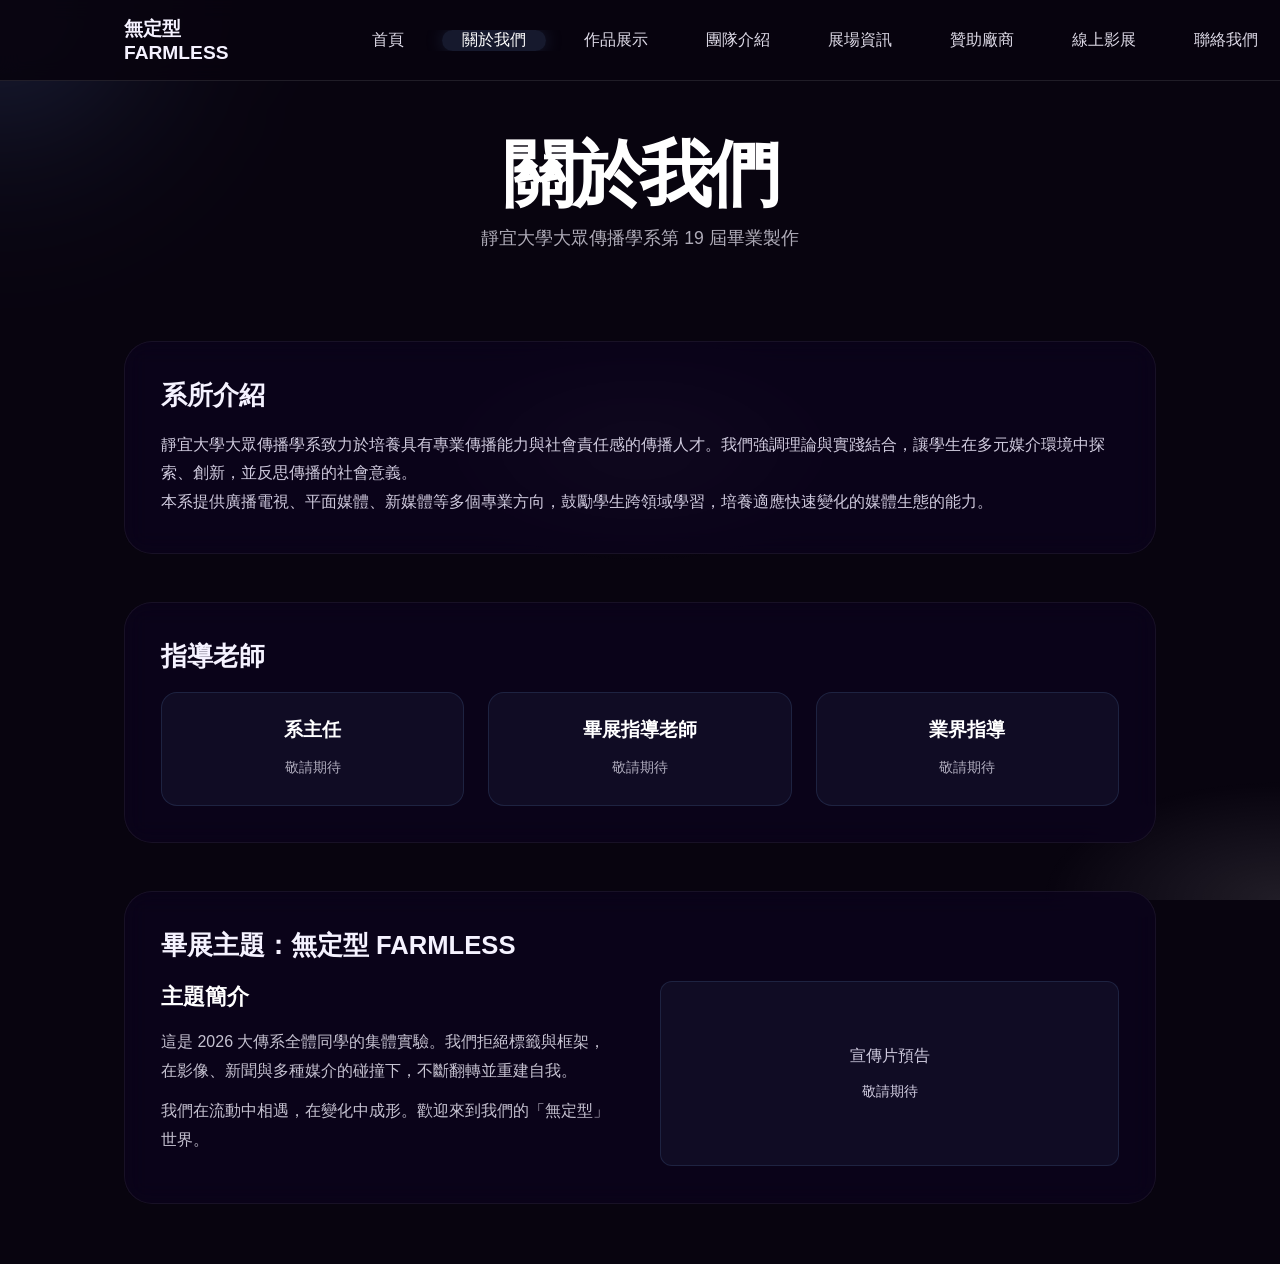
==== about.html @ b627bf0e "Add files via upload" ====
<!DOCTYPE html>
<html lang="zh-Hant">
<head>
  <meta charset="UTF-8" />
  <meta name="viewport" content="width=device-width, initial-scale=1.0" />
  <title>關於我們 - 無定型 FARMLESS</title>
  <link rel="stylesheet" href="style.css" />
</head>
<body>
  <div class="page-bg"></div>
  <div class="cursor-glow"></div>
  <nav class="navbar">
    <div class="container">
      <h1 class="nav-title">無定型 FARMLESS</h1>
      <ul class="nav-links">
        <li><a href="index.html">首頁</a></li>
        <li><a href="about.html">關於我們</a></li>
        <li><a href="works.html">作品展示</a></li>
        <li><a href="team.html">團隊介紹</a></li>
        <li><a href="venue.html">展場資訊</a></li>
        <li><a href="sponsors.html">贊助廠商</a></li>
        <li><a href="filmfestival.html">線上影展</a></li>
        <li><a href="contact.html">聯絡我們</a></li>
      </ul>
    </div>
  </nav>
  <main class="container">
    <section class="hero-section">
      <h1 class="page-title">關於我們</h1>
      <p class="page-subtitle">靜宜大學大眾傳播學系第 19 屆畢業製作</p>
    </section>

    <!-- 本系介紹 -->
    <section id="department" class="panel">
      <h2>系所介紹</h2>
      <p>靜宜大學大眾傳播學系致力於培養具有專業傳播能力與社會責任感的傳播人才。我們強調理論與實踐結合，讓學生在多元媒介環境中探索、創新，並反思傳播的社會意義。</p>
      <p>本系提供廣播電視、平面媒體、新媒體等多個專業方向，鼓勵學生跨領域學習，培養適應快速變化的媒體生態的能力。</p>
    </section>

    <!-- 指導老師 -->
    <section id="advisors" class="panel">
      <h2>指導老師</h2>
      <div class="advisor-grid">
        <div class="advisor-card">
          <h4>系主任</h4>
          <p>敬請期待</p>
        </div>
        <div class="advisor-card">
          <h4>畢展指導老師</h4>
          <p>敬請期待</p>
        </div>
        <div class="advisor-card">
          <h4>業界指導</h4>
          <p>敬請期待</p>
        </div>
      </div>
    </section>

    <!-- 畢展主題 -->
    <section id="exhibition-theme" class="panel">
      <h2>畢展主題：無定型 FARMLESS</h2>
      <div class="theme-content">
        <div class="theme-text">
          <h3>主題簡介</h3>
          <p>這是 2026 大傳系全體同學的集體實驗。我們拒絕標籤與框架，在影像、新聞與多種媒介的碰撞下，不斷翻轉並重建自我。</p>
          <p>我們在流動中相遇，在變化中成形。歡迎來到我們的「無定型」世界。</p>
        </div>
        <div class="theme-video">
          <div class="video-placeholder">
            <p>宣傳片預告</p>
            <p style="font-size: 0.9rem; margin-top: 8px;">敬請期待</p>
          </div>
        </div>
      </div>
    </section>
  </main>
  <script src="script.js"></script>
</body>
</html>
---- style.css ----
:root {
  color-scheme: dark;
  font-family: "Noto Sans TC", "Segoe UI", sans-serif;
  background: #08040f;
  color: #f5f2ff;
}

* {
  box-sizing: border-box;
}

html, body {
  margin: 0;
  min-height: 100%;
}

body {
  position: relative;
  overflow-x: hidden;
}

.page-bg {
  position: fixed;
  inset: 0;
  background: 
    radial-gradient(ellipse 600px 300px at 50% 50%, rgba(255, 255, 255, 0.1) 0%, transparent 40%),
    radial-gradient(ellipse 500px 250px at 50% 50%, rgba(255, 255, 255, 0.08) 0%, transparent 45%),
    radial-gradient(ellipse 700px 350px at 50% 50%, rgba(255, 255, 255, 0.06) 0%, transparent 50%);
  background-size: 200% 200%, 250% 250%, 300% 300%;
  background-position: 0% 0%, 50% 50%, 100% 100%;
  background-repeat: no-repeat;
  background-attachment: fixed;
  animation: light-flow 15s ease-in-out infinite, light-flow-secondary 20s ease-in-out infinite, light-flow-tertiary 25s ease-in-out infinite;
  z-index: -2;
}

@keyframes light-flow {
  0% {
    background-position: 0% 0%, 50% 50%, 100% 100%;
  }
  50% {
    background-position: 100% 100%, 50% 50%, 0% 0%;
  }
  100% {
    background-position: 0% 0%, 50% 50%, 100% 100%;
  }
}

@keyframes light-flow-secondary {
  0% {
    background-position: 0% 0%, 0% 100%, 100% 100%;
  }
  50% {
    background-position: 100% 0%, 100% 0%, 0% 0%;
  }
  100% {
    background-position: 0% 0%, 0% 100%, 100% 100%;
  }
}

@keyframes light-flow-tertiary {
  0% {
    background-position: 0% 0%, 50% 50%, 100% 100%;
  }
  33% {
    background-position: 50% 100%, 0% 0%, 50% 50%;
  }
  66% {
    background-position: 100% 0%, 100% 100%, 0% 0%;
  }
  100% {
    background-position: 0% 0%, 50% 50%, 100% 100%;
  }
}

.page-bg::before {
  content: '';
  position: fixed;
  inset: 0;
  background: radial-gradient(ellipse 800px 400px, rgba(255, 255, 255, 0.12) 0%, transparent 50%);
  background-size: 300% 300%;
  background-position: 0% 0%;
  animation: glow-pulse 12s ease-in-out infinite;
  pointer-events: none;
  z-index: -2;
}

@keyframes glow-pulse {
  0%, 100% {
    background-position: 0% 0%;
    opacity: 0.3;
  }
  50% {
    background-position: 100% 100%;
    opacity: 0.7;
  }
}

.cursor-glow {
  position: fixed;
  top: 0;
  left: 0;
  width: 400px;
  height: 400px;
  background: radial-gradient(circle, rgba(90, 130, 180, 0.35) 0%, rgba(70, 100, 160, 0.28) 22%, rgba(50, 80, 130, 0.15) 45%, transparent 75%);
  border-radius: 50%;
  filter: blur(80px);
  mix-blend-mode: screen;
  pointer-events: none;
  z-index: -1;
  transform: translate(-200px, -200px);
}

/* 行動裝置隱藏滑鼠效果 */
@media (max-width: 768px) {
  .cursor-glow {
    display: none;
  }
}

.container {
  position: relative;
  max-width: 1080px;
  margin: 0 auto;
  padding: 80px 24px 60px;
}

.hero {
  display: grid;
  gap: 24px;
  padding: 60px 0 40px;
}

.eyebrow {
  margin: 0;
  letter-spacing: 0.3em;
  text-transform: uppercase;
  color: rgba(255, 255, 255, 0.64);
  font-size: 0.85rem;
}

.hero-heading {
  margin: 0;
  font-size: clamp(4rem, 7vw, 5.5rem);
  line-height: 0.95;
  letter-spacing: -0.05em;
  font-weight: 900;
  position: relative;
  text-transform: none;
  color: #ffffff;
}

.hero-heading::after {
  content: attr(data-text);
  position: absolute;
  inset: 0;
  z-index: -1;
  color: rgba(255, 255, 255, 0.08);
  transform: translate(6px, 6px);
  filter: blur(1px);
}

.hero-heading::before {
  content: '';
  position: absolute;
  inset: -8% 0 0 0;
  background: none;
  z-index: -2;
}

.subtitle {
  margin: 0;
  max-width: 720px;
  line-height: 1.78;
  font-size: 1.05rem;
  color: rgba(245, 242, 255, 0.82);
}

.buttons {
  display: flex;
  flex-wrap: wrap;
  gap: 16px;
}

.btn {
  display: inline-flex;
  align-items: center;
  justify-content: center;
  min-width: 160px;
  padding: 14px 24px;
  border-radius: 999px;
  text-decoration: none;
  font-weight: 600;
  transition: all 0.3s ease;
  position: relative;
  box-shadow:
    0 8px 16px rgba(0, 0, 0, 0.3),
    0 4px 8px rgba(0, 0, 0, 0.2),
    inset 0 1px 0 rgba(255, 255, 255, 0.1);
  border: 2px solid transparent;
}

.btn::before {
  content: '';
  position: absolute;
  top: 0;
  left: 0;
  right: 0;
  bottom: 0;
  border-radius: inherit;
  background: linear-gradient(135deg, rgba(255, 255, 255, 0.2), rgba(255, 255, 255, 0.05));
  opacity: 0;
  transition: opacity 0.3s ease;
}

.btn:hover {
  transform: translateY(-3px) scale(1.02);
  box-shadow:
    0 12px 24px rgba(0, 0, 0, 0.4),
    0 6px 12px rgba(0, 0, 0, 0.3),
    inset 0 1px 0 rgba(255, 255, 255, 0.2);
}

.btn:hover::before {
  opacity: 1;
}

.btn:active {
  transform: translateY(-1px) scale(0.98);
  box-shadow:
    0 4px 8px rgba(0, 0, 0, 0.3),
    0 2px 4px rgba(0, 0, 0, 0.2),
    inset 0 2px 4px rgba(0, 0, 0, 0.1);
}

.btn-primary {
  background: linear-gradient(135deg, #5a82b4, #3d5a8e);
  color: #fff;
  border-color: #5a82b4;
}

.btn-secondary {
  background: linear-gradient(135deg, rgba(90, 130, 180, 0.15), rgba(70, 100, 160, 0.08));
  border: 2px solid rgba(90, 130, 180, 0.35);
  color: #c5d9f0;
  box-shadow:
    0 8px 16px rgba(0, 0, 0, 0.3),
    0 4px 8px rgba(0, 0, 0, 0.2),
    inset 0 1px 0 rgba(90, 130, 180, 0.15);
}

.panel {
  margin-top: 48px;
  padding: 36px;
  border-radius: 28px;
  background: rgba(12, 4, 30, 0.72);
  border: 1px solid rgba(255, 255, 255, 0.06);
  backdrop-filter: blur(12px);
}

.panel h2 {
  margin: 0 0 18px;
  font-size: 1.6rem;
}

.panel p {
  margin: 0;
  line-height: 1.8;
  color: rgba(241, 236, 255, 0.86);
}

section {
  scroll-margin-top: 110px;
}

.navbar {
  position: fixed;
  top: 0;
  left: 0;
  right: 0;
  background: rgba(8, 4, 15, 0.9);
  backdrop-filter: blur(10px);
  border-bottom: 1px solid rgba(255, 255, 255, 0.1);
  z-index: 100;
}

.nav-title {
  margin: 0;
  font-size: 1.2rem;
  color: #f5f2ff;
  margin-right: 50px;
}

.nav-links {
  display: flex;
  flex-wrap: nowrap;
  list-style: none;
  margin: 0;
  padding: 0 32px 0 0;
  gap: 18px;
  width: max-content;
  min-width: 100%;
  overflow-x: auto;
  overflow-y: visible;
  scrollbar-width: none;
  -ms-overflow-style: none;
}

.nav-links::-webkit-scrollbar {
  display: none;
}

.nav-links li {
  flex: 0 0 auto;
}

.nav-links li:first-child {
  margin-left: auto;
}

.nav-links a {
  color: rgba(245, 242, 255, 0.9);
  text-decoration: none;
  padding: 0 20px !important;
  border-radius: 999px;
  display: inline-flex;
  align-items: center;
  justify-content: center;
  transition: color 0.3s ease, background 0.3s ease, box-shadow 0.3s ease, transform 0.2s ease;
  white-space: nowrap !important;
}

.nav-links a:hover,
.nav-links a:focus-visible {
  color: #ffffff;
  transform: translateY(-1px);
}

.nav-links a.active,
.nav-links a:active {
  color: #ffffff;
  background: rgba(90, 130, 180, 0.18);
  box-shadow: 0 0 18px rgba(90, 130, 180, 0.22);
}

.navbar .container {
  display: flex;
  justify-content: space-between;
  align-items: center;
  padding: 16px 24px;
  width: auto;
  overflow: visible;
}

.works-grid {
  display: grid;
  gap: 32px;
}

.work-category {
  margin-bottom: 24px;
}

.work-category h3 {
  margin: 0 0 16px;
  font-size: 1.3rem;
  color: #7a9fc9;
}

.work-item {
  margin-bottom: 24px;
  padding: 20px;
  background: rgba(255, 255, 255, 0.05);
  border-radius: 12px;
  border: 1px solid rgba(255, 255, 255, 0.1);
}

.work-item img, .work-item video {
  width: 100%;
  max-width: 400px;
  height: auto;
  border-radius: 8px;
  margin-bottom: 12px;
}

.work-item h4 {
  margin: 0 0 8px;
  font-size: 1.1rem;
}

.work-item p {
  margin: 0;
  color: rgba(241, 236, 255, 0.7);
  font-size: 0.9rem;
}

.works-showcase {
  display: grid;
  grid-template-columns: repeat(auto-fill, minmax(280px, 1fr));
  gap: 24px;
  min-height: 200px;
}

.work-card {
  padding: 20px;
  background: rgba(90, 130, 180, 0.08);
  border: 1px solid rgba(90, 130, 180, 0.2);
  border-radius: 12px;
  transition: all 0.3s ease;
}

.work-card:hover {
  background: rgba(90, 130, 180, 0.12);
  border-color: rgba(90, 130, 180, 0.35);
  transform: translateY(-3px);
}

.work-card h4 {
  margin: 0 0 8px;
  font-size: 1.1rem;
  color: #ffffff;
}

.work-card p {
  margin: 0;
  color: rgba(245, 242, 255, 0.7);
  font-size: 0.9rem;
  line-height: 1.5;
}

.interactive-demo {
  padding: 40px;
  text-align: center;
  background: linear-gradient(135deg, rgba(90, 130, 180, 0.1), rgba(70, 100, 160, 0.08));
  border-radius: 12px;
  border: 1px solid rgba(90, 130, 180, 0.2);
}

.interactive-demo button {
  background: #5a82b4;
  color: white;
  border: none;
  padding: 12px 24px;
  border-radius: 6px;
  cursor: pointer;
  transition: background 0.3s ease;
}

.interactive-demo button:hover {
  background: #3d5a8e;
}

/* 新增頁面樣式 */
.hero-section {
  display: grid;
  gap: 16px;
  padding: 60px 0 40px;
  text-align: center;
}

.page-title {
  margin: 0;
  font-size: clamp(3rem, 6vw, 4.5rem);
  line-height: 0.95;
  letter-spacing: -0.05em;
  font-weight: 900;
  color: #ffffff;
}

.page-subtitle {
  margin: 0;
  font-size: 1.1rem;
  color: rgba(245, 242, 255, 0.7);
  line-height: 1.6;
}

/* 關於我們頁面 */
.advisor-grid {
  display: grid;
  grid-template-columns: repeat(auto-fit, minmax(250px, 1fr));
  gap: 24px;
}

.advisor-card {
  padding: 24px;
  background: rgba(90, 130, 180, 0.08);
  border: 1px solid rgba(90, 130, 180, 0.2);
  border-radius: 16px;
  text-align: center;
  transition: all 0.3s ease;
}

.advisor-card:hover {
  background: rgba(90, 130, 180, 0.12);
  border-color: rgba(90, 130, 180, 0.35);
  transform: translateY(-3px);
}

.advisor-card h4 {
  margin: 0 0 12px;
  font-size: 1.2rem;
  color: #ffffff;
}

.advisor-card p {
  margin: 0;
  color: rgba(245, 242, 255, 0.7);
  font-size: 0.9rem;
}

.theme-content {
  display: grid;
  grid-template-columns: 1fr 1fr;
  gap: 40px;
  align-items: start;
}

.theme-text h3 {
  margin: 0 0 16px;
  font-size: 1.4rem;
  color: #ffffff;
}

.theme-text p {
  margin: 0 0 12px;
  color: rgba(245, 242, 255, 0.8);
  line-height: 1.8;
}

.video-placeholder {
  padding: 60px 20px;
  background: rgba(90, 130, 180, 0.08);
  border: 1px solid rgba(90, 130, 180, 0.2);
  border-radius: 12px;
  text-align: center;
  color: rgba(245, 242, 255, 0.6);
}

/* 團隊介紹頁面 */
.team-list {
  display: grid;
  grid-template-columns: repeat(auto-fit, minmax(200px, 1fr));
  gap: 16px;
}

.team-member-item {
  padding: 16px;
  background: rgba(90, 130, 180, 0.08);
  border: 1px solid rgba(90, 130, 180, 0.2);
  border-radius: 12px;
  text-align: center;
  transition: all 0.3s ease;
}

.team-member-item:hover {
  background: rgba(90, 130, 180, 0.12);
  border-color: rgba(90, 130, 180, 0.35);
  transform: translateY(-2px);
}

.team-member-item h4 {
  margin: 0 0 8px;
  font-size: 1.1rem;
  color: #ffffff;
}

.team-member-item p {
  margin: 0;
  color: rgba(245, 242, 255, 0.7);
  font-size: 0.9rem;
}

.members-grid {
  display: grid;
  grid-template-columns: repeat(auto-fit, minmax(280px, 1fr));
  gap: 24px;
}

.department-section {
  padding: 24px;
  background: rgba(90, 130, 180, 0.08);
  border: 1px solid rgba(90, 130, 180, 0.2);
  border-radius: 16px;
}

.department-section h3 {
  margin: 0 0 16px;
  font-size: 1.3rem;
  color: #ffffff;
}

.member-list {
  display: grid;
  gap: 8px;
}

.member-list p {
  margin: 0;
  padding: 8px 0;
  color: rgba(245, 242, 255, 0.7);
  border-bottom: 1px solid rgba(90, 130, 180, 0.15);
}

.member-list p:last-child {
  border-bottom: none;
}

/* 展場資訊頁面 */
.venue-content {
  display: grid;
  grid-template-columns: repeat(auto-fit, minmax(250px, 1fr));
  gap: 24px;
}

.venue-info {
  padding: 20px;
  background: rgba(90, 130, 180, 0.08);
  border: 1px solid rgba(90, 130, 180, 0.2);
  border-radius: 12px;
  transition: all 0.3s ease;
}

.venue-info:hover {
  background: rgba(90, 130, 180, 0.12);
  border-color: rgba(90, 130, 180, 0.35);
  transform: translateY(-2px);
}

.venue-info h3 {
  margin: 0 0 12px;
  font-size: 1.2rem;
  color: #ffffff;
}

.venue-info p {
  margin: 0;
  color: rgba(245, 242, 255, 0.8);
  line-height: 1.6;
}

.flow-timeline {
  display: grid;
  grid-template-columns: repeat(auto-fit, minmax(200px, 1fr));
  gap: 20px;
}

.flow-item {
  padding: 20px;
  background: rgba(90, 130, 180, 0.08);
  border: 1px solid rgba(90, 130, 180, 0.2);
  border-radius: 12px;
  text-align: center;
  transition: all 0.3s ease;
}

.flow-item:hover {
  background: rgba(90, 130, 180, 0.12);
  border-color: rgba(90, 130, 180, 0.35);
  transform: translateY(-2px);
}

.flow-item h3 {
  margin: 0 0 12px;
  font-size: 1.1rem;
  color: #ffffff;
}

.flow-item p {
  margin: 0;
  color: rgba(245, 242, 255, 0.7);
  font-size: 0.9rem;
}

/* 贊助廠商頁面 */
.sponsor-grid {
  display: grid;
  grid-template-columns: repeat(auto-fit, minmax(200px, 1fr));
  gap: 24px;
}

.sponsor-logo {
  aspect-ratio: 3/2;
  background: rgba(90, 130, 180, 0.08);
  border: 1px solid rgba(90, 130, 180, 0.2);
  border-radius: 12px;
  display: flex;
  align-items: center;
  justify-content: center;
  transition: all 0.3s ease;
  overflow: hidden;
}

.sponsor-logo:hover {
  background: rgba(90, 130, 180, 0.12);
  border-color: rgba(90, 130, 180, 0.35);
  transform: scale(1.05);
}

.sponsor-logo img {
  width: 100%;
  height: 100%;
  object-fit: contain;
  opacity: 0.6;
  transition: opacity 0.3s ease;
}

.sponsor-logo:hover img {
  opacity: 1;
}

.sponsor-placeholder {
  color: rgba(245, 242, 255, 0.6);
  font-size: 1.1rem;
  text-align: center;
}

/* 線上影展頁面 */
.film-grid {
  display: grid;
  grid-template-columns: repeat(auto-fit, minmax(300px, 1fr));
  gap: 32px;
}

.film-item {
  padding: 24px;
  background: rgba(90, 130, 180, 0.08);
  border: 1px solid rgba(90, 130, 180, 0.2);
  border-radius: 16px;
  transition: all 0.3s ease;
}

.film-item:hover {
  background: rgba(90, 130, 180, 0.12);
  border-color: rgba(90, 130, 180, 0.35);
  transform: translateY(-4px);
}

.film-item h4 {
  margin: 0 0 8px;
  font-size: 1.2rem;
  color: #ffffff;
}

.film-item p {
  margin: 0 0 16px;
  color: rgba(245, 242, 255, 0.7);
  font-size: 0.9rem;
  line-height: 1.5;
}

.embed-placeholder {
  aspect-ratio: 16/9;
  background: rgba(90, 130, 180, 0.08);
  border: 1px solid rgba(90, 130, 180, 0.2);
  border-radius: 8px;
  display: flex;
  align-items: center;
  justify-content: center;
  color: rgba(245, 242, 255, 0.6);
  font-size: 1rem;
}

/* 聯絡我們頁面 */
.contact-details {
  display: grid;
  grid-template-columns: repeat(auto-fit, minmax(250px, 1fr));
  gap: 24px;
  margin-bottom: 32px;
}

.contact-item {
  padding: 24px;
  background: rgba(90, 130, 180, 0.08);
  border: 1px solid rgba(90, 130, 180, 0.2);
  border-radius: 16px;
  transition: all 0.3s ease;
}

.contact-item:hover {
  background: rgba(90, 130, 180, 0.12);
  border-color: rgba(90, 130, 180, 0.35);
  transform: translateY(-3px);
}

.contact-item h3 {
  margin: 0 0 12px;
  font-size: 1.2rem;
  color: #ffffff;
}

.contact-item p {
  margin: 0 0 8px;
  color: rgba(245, 242, 255, 0.8);
  line-height: 1.6;
}

.contact-item p:last-child {
  margin-bottom: 0;
}

.social-links {
  display: flex;
  gap: 16px;
}

.social-icon {
  display: inline-flex;
  align-items: center;
  justify-content: center;
  width: 48px;
  height: 48px;
  background: rgba(90, 130, 180, 0.15);
  border: 1px solid rgba(90, 130, 180, 0.3);
  border-radius: 50%;
  color: #ffffff;
  text-decoration: none;
  font-size: 1.2rem;
  transition: all 0.3s ease;
}

.social-icon:hover {
  background: rgba(90, 130, 180, 0.25);
  border-color: rgba(90, 130, 180, 0.5);
  transform: scale(1.1);
}

.form-container {
  max-width: 600px;
  margin: 0 auto;
}

.form-group {
  margin-bottom: 20px;
}

.form-group label {
  display: block;
  margin-bottom: 8px;
  color: rgba(245, 242, 255, 0.9);
  font-weight: 600;
}

.form-group input,
.form-group textarea {
  width: 100%;
  padding: 12px 16px;
  background: rgba(90, 130, 180, 0.08);
  border: 1px solid rgba(90, 130, 180, 0.2);
  border-radius: 8px;
  color: #ffffff;
  font-family: inherit;
  font-size: 1rem;
  transition: all 0.3s ease;
}

.form-group input:focus,
.form-group textarea:focus {
  outline: none;
  border-color: rgba(90, 130, 180, 0.5);
  background: rgba(90, 130, 180, 0.12);
  box-shadow: 0 0 0 3px rgba(90, 130, 180, 0.1);
}

.form-group textarea {
  resize: vertical;
  min-height: 120px;
}

/* 響應式設計 */
@media (max-width: 768px) {
  .theme-content {
    grid-template-columns: 1fr;
    gap: 24px;
  }

  .sponsor-grid,
  .film-grid {
    grid-template-columns: 1fr;
  }

  .contact-details {
    grid-template-columns: 1fr;
  }

  .social-links {
    justify-content: center;
  }
}

/* 倒計時面板 */
.countdown-panel {
  padding: 40px 0;
  text-align: center;
}

.countdown-container {
  max-width: 520px;
  margin: 0 auto;
  padding: 20px;
  background: rgba(90, 130, 180, 0.08);
  border: 1px solid rgba(90, 130, 180, 0.2);
  border-radius: 20px;
  backdrop-filter: blur(10px);
}

.countdown-container h2 {
  margin: 0 0 16px;
  font-size: 1.3rem;
  color: #ffffff;
}

.countdown-timer {
  display: flex;
  justify-content: center;
  gap: 12px;
  margin-bottom: 12px;
}

.time-unit {
  display: flex;
  flex-direction: column;
  align-items: center;
  padding: 12px;
  background: rgba(90, 130, 180, 0.12);
  border: 1px solid rgba(90, 130, 180, 0.3);
  border-radius: 12px;
  min-width: 60px;
}

.time-value {
  font-size: 1.8rem;
  font-weight: 900;
  color: #ffffff;
  line-height: 1;
}

.time-label {
  font-size: 0.9rem;
  color: rgba(245, 242, 255, 0.7);
  margin-top: 4px;
}

.countdown-date {
  margin: 0;
  font-size: 1rem;
  color: rgba(245, 242, 255, 0.8);
}

@media (max-width: 768px) {
  .countdown-timer {
    gap: 8px;
  }

  .time-unit {
    min-width: 60px;
    padding: 12px;
  }

  .time-value {
    font-size: 2rem;
  }
}

.team-grid {
  display: grid;
  grid-template-columns: repeat(auto-fit, minmax(250px, 1fr));
  gap: 24px;
}

.team-member {
  text-align: center;
  padding: 20px;
  background: rgba(255, 255, 255, 0.05);
  border-radius: 12px;
  border: 1px solid rgba(255, 255, 255, 0.1);
}

.team-member img {
  width: 120px;
  height: 120px;
  border-radius: 50%;
  object-fit: cover;
  margin-bottom: 16px;
}

.team-member h4 {
  margin: 0 0 8px;
  font-size: 1.2rem;
}

.team-member p {
  margin: 4px 0;
  color: rgba(241, 236, 255, 0.7);
  font-size: 0.9rem;
}

.news-list {
  display: flex;
  flex-direction: column;
  gap: 20px;
}

.news-item {
  padding: 20px;
  background: rgba(255, 255, 255, 0.05);
  border-radius: 12px;
  border: 1px solid rgba(255, 255, 255, 0.1);
}

.news-item h4 {
  margin: 0 0 8px;
  font-size: 1.1rem;
}

.news-date {
  margin: 0 0 12px;
  color: #9d5bff;
  font-size: 0.85rem;
  font-weight: 600;
}

.news-item p {
  margin: 0;
  color: rgba(241, 236, 255, 0.8);
  line-height: 1.6;
}

.contact-info {
  margin-bottom: 24px;
}

.contact-info p {
  margin: 8px 0;
  color: rgba(241, 236, 255, 0.8);
}

.contact-form {
  display: grid;
  gap: 16px;
  max-width: 500px;
}

.contact-form input,
.contact-form textarea {
  padding: 12px;
  border: 1px solid rgba(255, 255, 255, 0.2);
  border-radius: 6px;
  background: rgba(255, 255, 255, 0.05);
  color: #f5f2ff;
  font-family: inherit;
}

.contact-form input::placeholder,
.contact-form textarea::placeholder {
  color: rgba(245, 242, 255, 0.5);
}

.contact-form textarea {
  resize: vertical;
  min-height: 100px;
}

@media (max-width: 720px) {
  .nav-title {
    font-size: 0.95rem;
    margin-right: 16px;
  }

  .nav-links {
    gap: 8px;
    padding: 0 16px 0 0;
  }

  .nav-links a {
    padding: 0 12px !important;
    font-size: 0.85rem;
  }

  .navbar .container {
    padding: 12px 16px;
  }

    grid-template-columns: 1fr;
  }
  
  .team-grid {
    grid-template-columns: 1fr;
  }
}
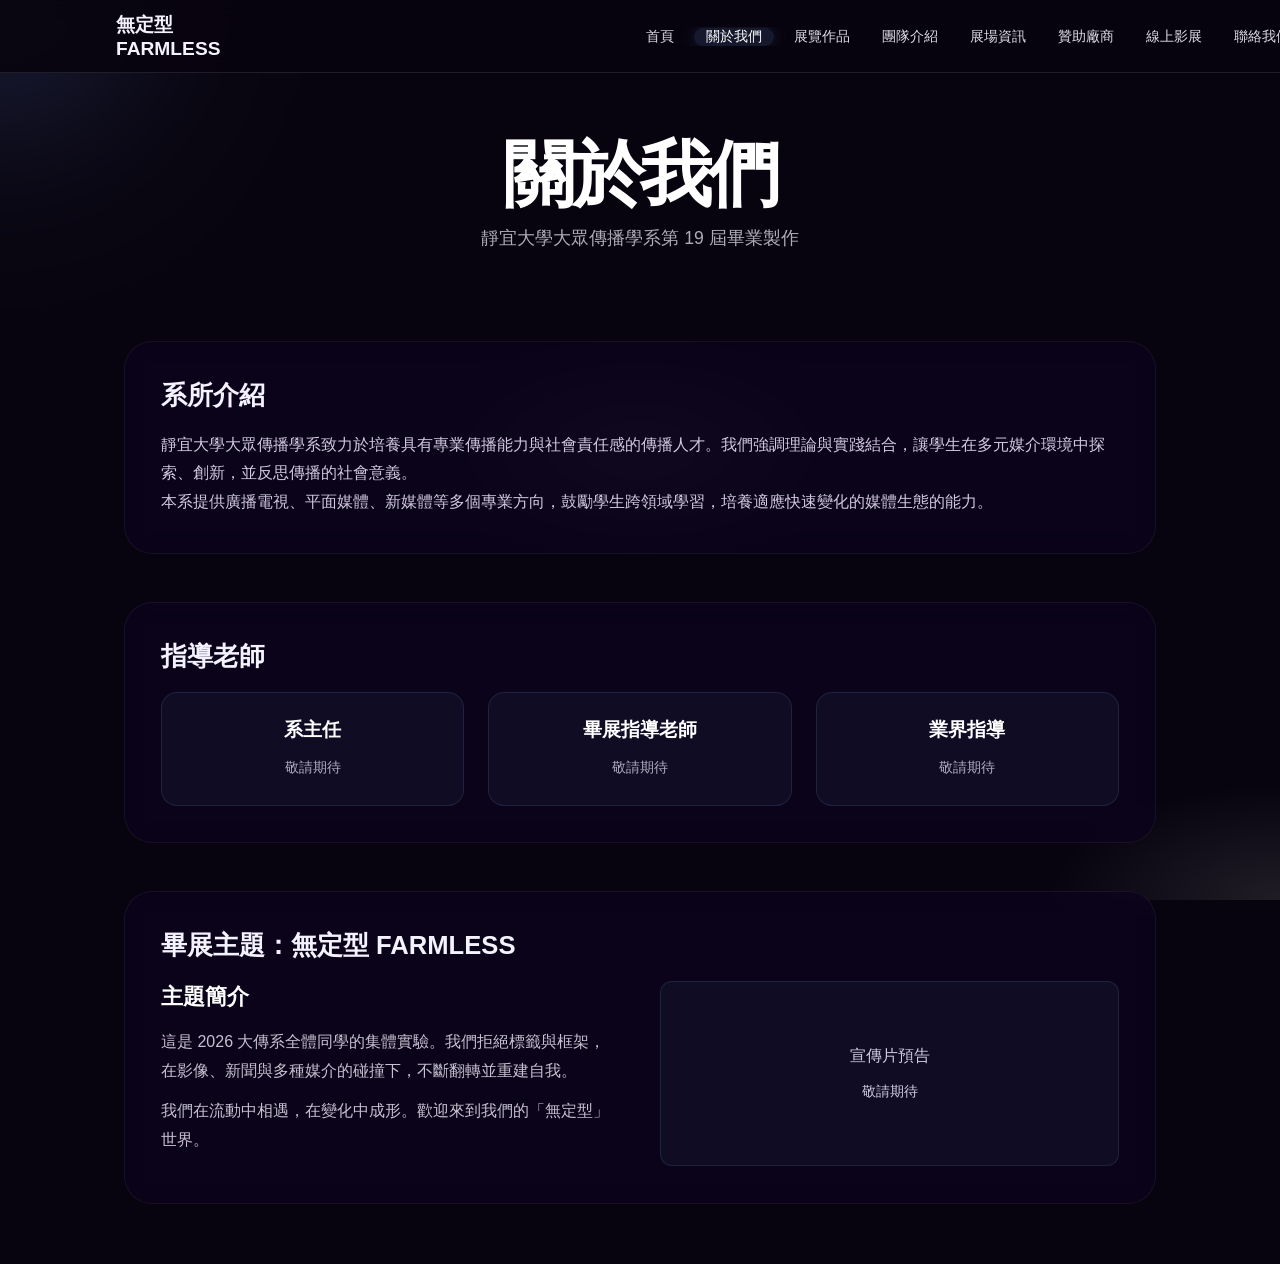
==== commit 1504fd3c: "Add files via upload" ====
--- a/about.html
+++ b/about.html
@@ -15,7 +15,7 @@
       <ul class="nav-links">
         <li><a href="index.html">首頁</a></li>
         <li><a href="about.html">關於我們</a></li>
-        <li><a href="works.html">作品展示</a></li>
+        <li><a href="works.html">展覽作品</a></li>
         <li><a href="team.html">團隊介紹</a></li>
         <li><a href="venue.html">展場資訊</a></li>
         <li><a href="sponsors.html">贊助廠商</a></li>
--- a/style.css
+++ b/style.css
@@ -1064,7 +1064,30 @@
   .nav-title {
     font-size: 0.95rem;
     margin-right: 16px;
-  }
+    width: 100%;      
+    text-align: center; 
+  }
+
+ 
+ 
+  nav, .nav-container, .nav-links {
+    display: flex !important;
+    flex-wrap: wrap !important; 
+    justify-content: center !important;
+    width: 100% !important;
+    gap: 5px !important;       
+    padding: 10px 5px !important;
+  }
+
+  
+  nav a, .nav-link {
+    display: inline-block !important; 
+    font-size: 12px !important;    
+    padding: 4px 6px !important;  
+    margin: 2px !important;
+    white-space: nowrap !important; 
+  }
+}
 
   .nav-links {
     gap: 8px;
